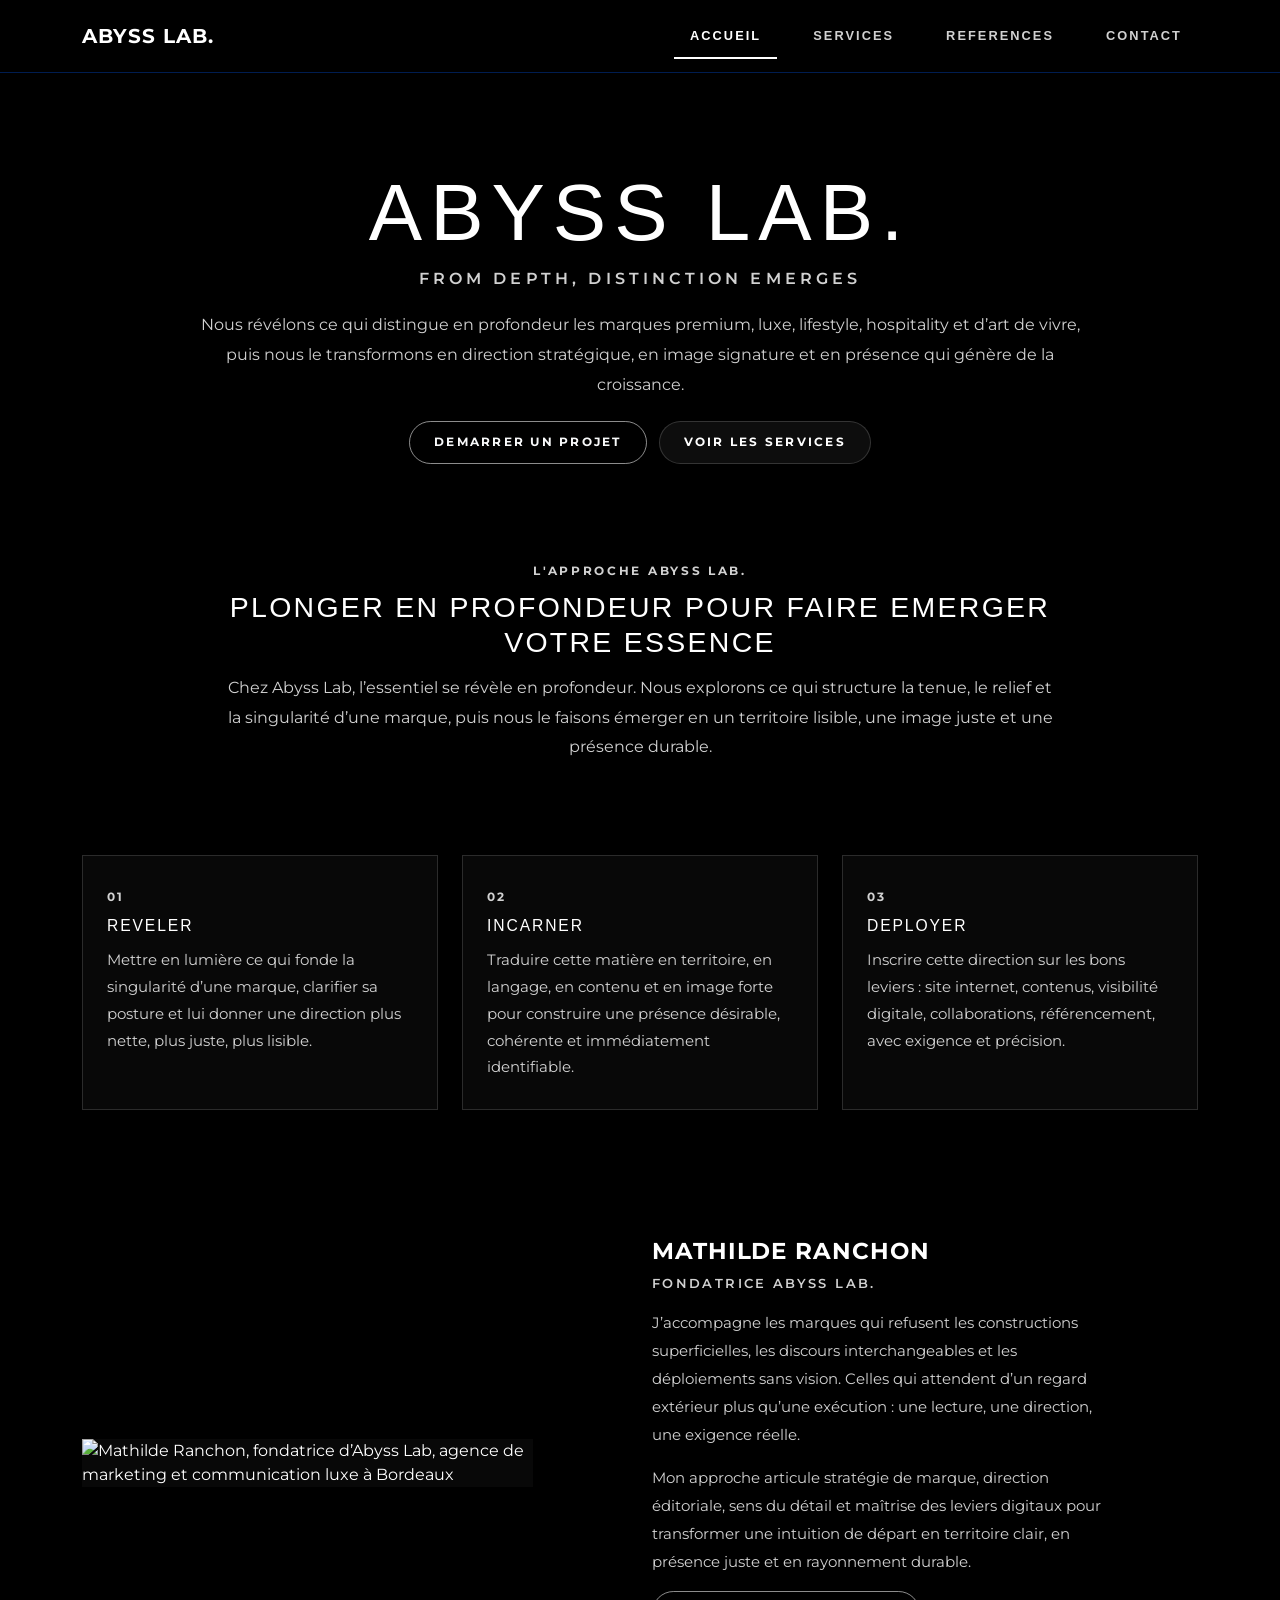
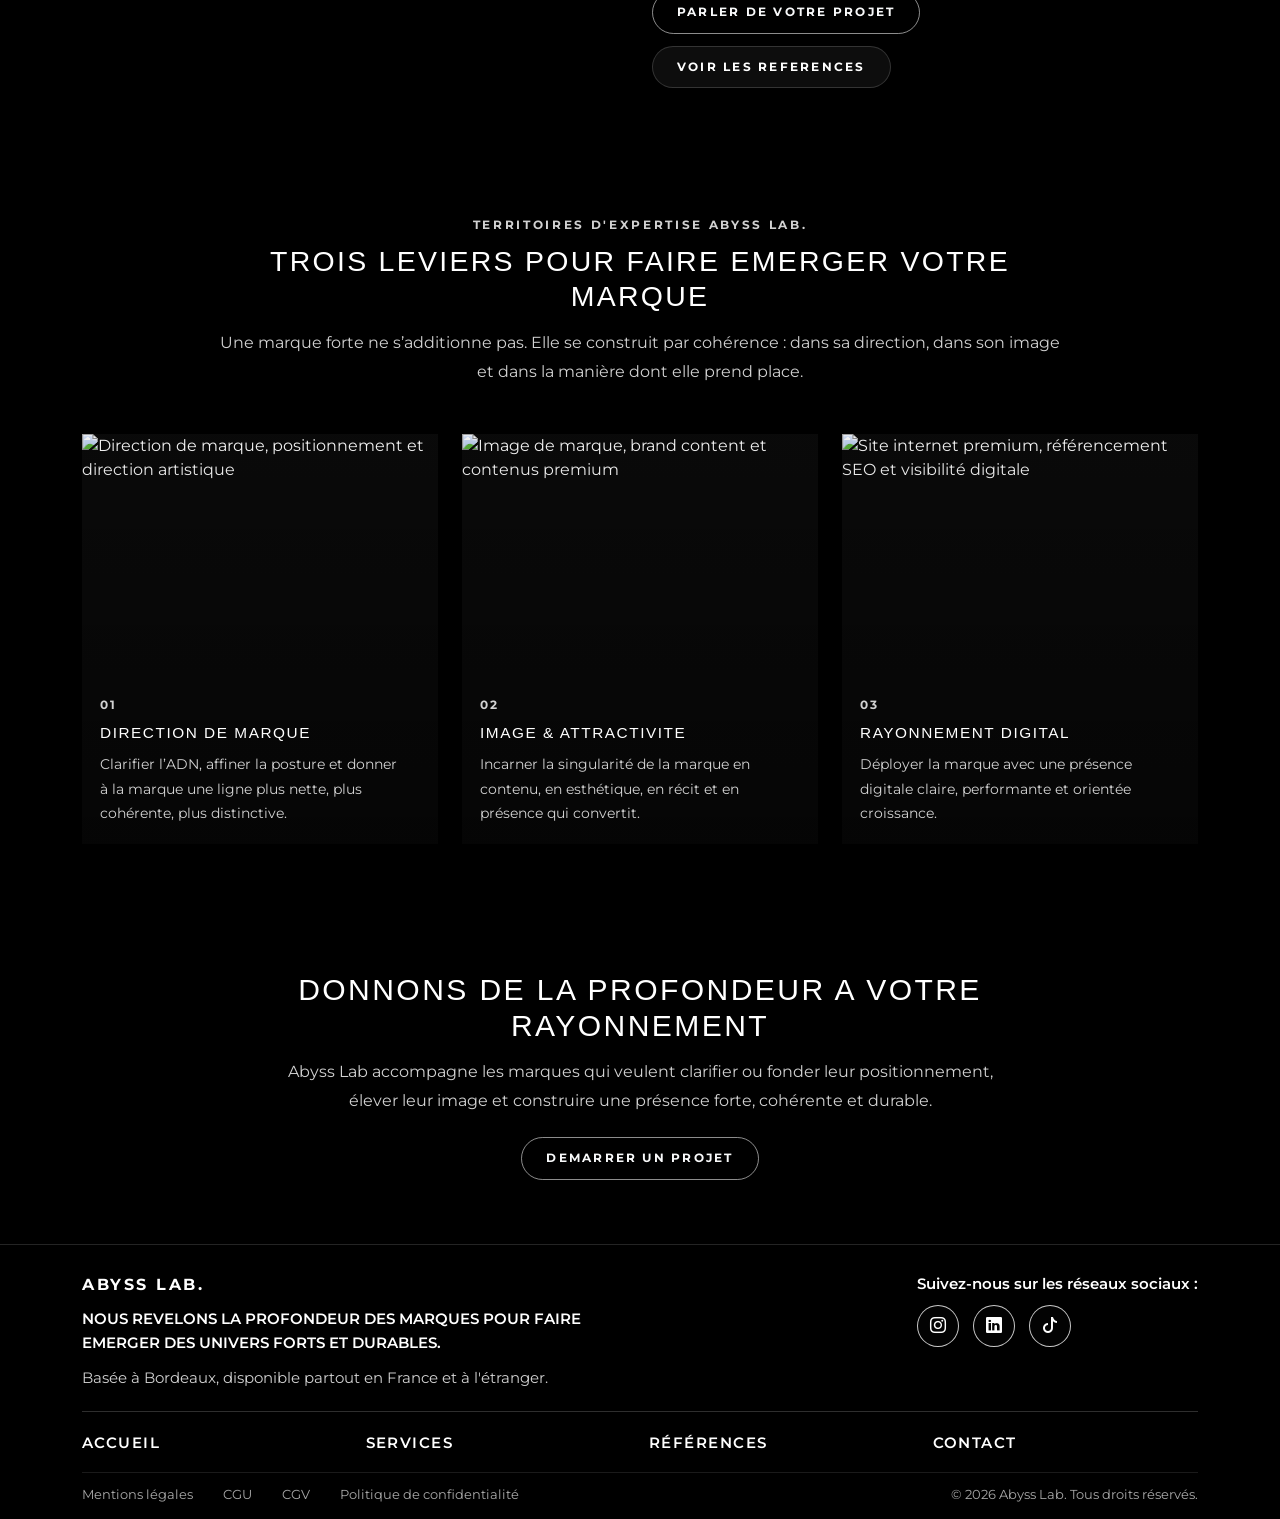
==== index.html @ e08fc100 "Add favicon link to index.html" ====
<!DOCTYPE html>
<html lang="fr">
<head>
  <meta charset="UTF-8">
  <meta name="viewport" content="width=device-width, initial-scale=1">
  <meta name="description" content="Abyss Lab, agence de direction de marque, marketing et communication luxe à Bordeaux. Positionnement, direction artistique, brand content, site internet premium, SEO et visibilité digitale pour les univers luxe, lifestyle et hospitality.">
  <title>Abyss Lab. | Agence marketing & communication luxe, direction de marque</title>

  <link rel="preconnect" href="https://fonts.googleapis.com">
  <link rel="preconnect" href="https://fonts.gstatic.com" crossorigin>
  <link href="https://cdn.jsdelivr.net/npm/bootstrap@5.3.3/dist/css/bootstrap.min.css" rel="stylesheet">
  <link href="https://fonts.googleapis.com/css2?family=Montserrat:wght@400;500;600;700;800&display=swap" rel="stylesheet">
  <link href="https://fonts.cdnfonts.com/css/couture" rel="stylesheet">
  <link rel="stylesheet" href="https://cdn.jsdelivr.net/npm/bootstrap-icons@1.11.3/font/bootstrap-icons.css">
  <link rel="stylesheet" href="assets/css/style.css">
<link rel="icon" type="image/png" href="/assets/favicon.png">
  
  <style>
    :root{
      --white:#ffffff;
      --white-soft:rgba(255,255,255,.82);
      --white-muted:rgba(255,255,255,.66);
      --line:rgba(255,255,255,.14);
      --line-soft:rgba(255,255,255,.10);
      --bg:#000000;
    }

    html{
      scroll-behavior:smooth;
    }

    body{
      overflow-x:hidden;
      color:var(--white);
      font-family:'Montserrat',sans-serif;
      background:#000;
    }

    a{
      transition:all .3s ease;
    }

    img{
      max-width:100%;
      display:block;
    }

    .section-space{
      padding:64px 0;
    }

    .section-space-tight{
      padding:18px 0 64px;
    }

    .section-space-compact{
      padding:52px 0;
    }

    /* ===== VIDEO BACKGROUND ===== */
    .video-background{
      position:fixed;
      inset:0;
      z-index:-2;
      overflow:hidden;
      background:#000;
    }

    .video-background video{
      width:100%;
      height:100%;
      object-fit:cover;
    }

    .video-background::after{
      content:"";
      position:absolute;
      inset:0;
      background:
        linear-gradient(to bottom, rgba(0,0,0,.48), rgba(0,0,0,.84)),
        rgba(0,0,0,.18);
      z-index:1;
    }

    /* ===== NAVBAR ===== */
    .navbar{
      position:relative;
      z-index:30;
      transition:background-color .3s ease, backdrop-filter .3s ease;
    }

    .navbar.scrolled{
      background:rgba(0,0,0,.68);
      backdrop-filter:blur(14px);
    }

    .navbar-brand{
      letter-spacing:1px;
      color:var(--white)!important;
    }

    .nav-link{
      font-family:'couture',sans-serif;
      font-size:.80rem;
      letter-spacing:.16em;
      text-transform:uppercase;
      font-weight:600;
      color:var(--white-soft)!important;
      padding-left:1rem!important;
      padding-right:1rem!important;
    }

    .nav-link:hover,
    .nav-link.active{
      color:var(--white)!important;
    }

    /* ===== HERO ===== */
    .hero{
      padding:100px 0 46px;
      position:relative;
      z-index:2;
    }

    .hero-title{
      font-family:'couture',sans-serif;
      font-size:3.05rem;
      line-height:1;
      text-align:center;
      letter-spacing:.10em;
      margin:0 0 14px;
      text-transform:uppercase;
      color:var(--white);
    }

    .hero-baseline{
      margin:0;
      text-align:center;
      font-weight:600;
      font-size:.92rem;
      letter-spacing:.26em;
      text-transform:uppercase;
      color:var(--white-soft);
    }

    .hero-intro{
      max-width:880px;
      margin:18px auto 0;
      text-align:center;
      font-size:1rem;
      line-height:1.82;
      color:var(--white-soft);
    }

    .hero-cta{
      margin-top:22px;
      display:flex;
      justify-content:center;
      gap:12px;
      flex-wrap:wrap;
    }

    @media(min-width:992px){
      .hero-title{font-size:5rem;}
      .hero-baseline{font-size:1rem;}
      .hero-intro{font-size:1.03rem;}
    }

    /* ===== BUTTONS ===== */
    .btn-outline-light,
    .btn-light-ghost{
      border-radius:999px;
      padding:11px 24px;
      font-size:.78rem;
      font-weight:700;
      letter-spacing:.18em;
      text-transform:uppercase;
    }

    .btn-outline-light{
      border-color:rgba(255,255,255,.55);
    }

    .btn-outline-light:hover{
      background:var(--white);
      color:#000;
      border-color:var(--white);
    }

    .btn-light-ghost{
      border:1px solid rgba(255,255,255,.16);
      color:var(--white);
      background:rgba(255,255,255,.05);
      text-decoration:none;
      display:inline-flex;
      align-items:center;
      justify-content:center;
    }

    .btn-light-ghost:hover{
      color:#000;
      background:var(--white);
      border-color:var(--white);
    }

    /* ===== SECTION HEADINGS ===== */
    .section-kicker{
      margin:0 0 10px;
      font-size:.76rem;
      font-weight:700;
      letter-spacing:.22em;
      text-transform:uppercase;
      color:var(--white-soft);
    }

    .section-title{
      font-family:'couture',sans-serif;
      font-size:1.78rem;
      line-height:1.22;
      letter-spacing:.08em;
      text-transform:uppercase;
      color:var(--white);
      margin:0 0 14px;
    }

    .section-text{
      margin:0 auto;
      max-width:840px;
      font-size:1rem;
      line-height:1.82;
      color:var(--white-soft);
    }

    /* ===== APPROACH ===== */
    .approach-intro{
      max-width:920px;
      margin:0 auto;
      text-align:center;
    }

    /* ===== METHOD ===== */
    .method-grid{
      margin-top:0;
    }

    .method-card{
      height:100%;
      border:1px solid rgba(255,255,255,.14);
      background:rgba(255,255,255,.03);
      padding:28px 24px;
      backdrop-filter:blur(6px);
    }

    .method-step{
      display:inline-block;
      margin-bottom:10px;
      font-size:.74rem;
      font-weight:700;
      letter-spacing:.18em;
      text-transform:uppercase;
      color:var(--white-soft);
    }

    .method-title{
      font-family:'couture',sans-serif;
      font-size:.98rem;
      letter-spacing:.12em;
      text-transform:uppercase;
      color:var(--white);
      margin-bottom:12px;
    }

    .method-text{
      margin:0;
      font-size:.94rem;
      line-height:1.78;
      color:var(--white-soft);
    }

    /* ===== FOUNDER ===== */
    .founder-image-wrap{
      overflow:hidden;
      background:rgba(255,255,255,.03);
    }

    .founder-image-wrap img{
      width:100%;
      height:auto;
      object-fit:cover;
    }

    .founder-title{
      font-size:1.42rem;
      font-weight:700;
      letter-spacing:.04em;
      margin-bottom:8px;
      text-transform:uppercase;
      color:var(--white);
    }

    .founder-subtitle{
      font-size:.82rem;
      font-weight:600;
      letter-spacing:.18em;
      text-transform:uppercase;
      color:var(--white-soft);
      margin-bottom:16px;
    }

    .standard{
      font-size:.96rem;
      line-height:1.82;
      color:var(--white-soft);
      margin-bottom:15px;
    }

    .founder-links{
      display:flex;
      gap:12px;
      flex-wrap:wrap;
      margin-top:8px;
    }

    /* ===== TERRITORIES ===== */
    .territories-intro{
      max-width:840px;
      margin:0 auto 24px;
      text-align:center;
    }

    .territories-grid{
      margin-top:0;
    }

    .territory-card{
      position:relative;
      overflow:hidden;
      background:#0a0a0a;
      isolation:isolate;
      height:100%;
    }

    .territory-card::after{
      content:"";
      position:absolute;
      inset:0;
      background:linear-gradient(180deg, rgba(0,0,0,.05) 0%, rgba(0,0,0,.48) 100%);
      z-index:1;
      pointer-events:none;
    }

    .territory-card img{
      width:100%;
      height:410px;
      object-fit:cover;
      transition:transform .55s ease, opacity .55s ease;
    }

    .territory-card:hover img{
      transform:scale(1.05);
      opacity:.78;
    }

    .territory-content{
      position:absolute;
      inset:auto 0 0 0;
      z-index:2;
      padding:20px 18px 18px;
    }

    .territory-label{
      display:block;
      font-size:.72rem;
      font-weight:700;
      letter-spacing:.16em;
      text-transform:uppercase;
      color:var(--white-soft);
      margin-bottom:8px;
    }

    .territory-title{
      font-family:'couture',sans-serif;
      font-size:.96rem;
      letter-spacing:.10em;
      text-transform:uppercase;
      color:var(--white);
      margin:0 0 8px;
      line-height:1.4;
    }

    .territory-text{
      margin:0;
      font-size:.89rem;
      line-height:1.74;
      color:var(--white-soft);
      max-width:95%;
    }

    .territory-link{
      position:absolute;
      inset:0;
      z-index:3;
    }

    /* ===== CTA FINAL ===== */
    .cta-block{
      max-width:720px;
      margin:0 auto;
      text-align:center;
    }

    .cta-title{
      font-family:'couture',sans-serif;
      font-size:1.88rem;
      line-height:1.18;
      letter-spacing:.08em;
      text-transform:uppercase;
      margin-bottom:14px;
      color:var(--white);
    }

    .cta-text{
      font-size:1rem;
      line-height:1.82;
      color:var(--white-soft);
      margin-bottom:22px;
    }

    /* ===== FOOTER ===== */
    .footer{
      border-top:1px solid var(--line);
      padding:28px 0 14px;
      margin-top:0;
      position:relative;
      z-index:2;
    }

    .footer-top{
      padding-bottom:20px;
      margin-bottom:20px;
      border-bottom:1px solid rgba(255,255,255,.18);
    }

    .footer-brand{
      font-size:.98rem;
      font-weight:700;
      letter-spacing:.16em;
      text-transform:uppercase;
      margin-bottom:10px;
      color:var(--white);
    }

    .footer-tagline{
      margin:0;
      max-width:640px;
      font-size:.93rem;
      line-height:1.66;
      font-weight:600;
      text-transform:uppercase;
      color:var(--white);
    }

    .footer-location{
      margin-top:10px;
      font-size:.92rem;
      line-height:1.68;
      color:var(--white-soft);
    }

    .footer-social-block{
      display:flex;
      flex-direction:column;
      align-items:flex-start;
    }

    .footer-social-title{
      font-size:.92rem;
      line-height:1.5;
      font-weight:600;
      color:var(--white);
      margin-bottom:10px;
    }

    .footer-socials{
      display:flex;
      gap:14px;
      flex-wrap:wrap;
    }

    .footer-social{
      width:42px;
      height:42px;
      border:1.5px solid rgba(255,255,255,.78);
      border-radius:50%;
      display:inline-flex;
      align-items:center;
      justify-content:center;
      color:var(--white);
      text-decoration:none;
      font-size:1rem;
      background:rgba(255,255,255,.01);
    }

    .footer-social:hover{
      color:var(--white);
      border-color:var(--white);
      transform:translateY(-2px);
      background:rgba(255,255,255,.04);
    }

    .footer-menu-row{
      padding:0 0 18px;
    }

    .footer-menu{
      display:grid;
      grid-template-columns:repeat(4,1fr);
      gap:18px;
      width:100%;
    }

    .footer-menu a{
      color:var(--white);
      text-decoration:none;
      font-size:.93rem;
      font-weight:600;
      letter-spacing:.10em;
      text-transform:uppercase;
      text-align:left;
    }

    .footer-menu a:hover{
      opacity:.72;
    }

    .footer-bottom{
      border-top:1px solid var(--line-soft);
      padding-top:12px;
    }

    .footer-bottom-inner{
      display:grid;
      grid-template-columns:1fr auto;
      align-items:center;
      gap:18px;
    }

    .footer-legal{
      display:flex;
      flex-wrap:wrap;
      gap:12px 30px;
    }

    .footer-legal a{
      color:var(--white-muted);
      text-decoration:none;
      font-size:.82rem;
      line-height:1.5;
    }

    .footer-legal a:hover{
      color:var(--white);
    }

    .footer-copy{
      color:var(--white-muted);
      font-size:.82rem;
      line-height:1.5;
      text-align:right;
      white-space:nowrap;
    }

    /* ===== SEO UTILITY ===== */
    .visually-hidden-seo{
      position:absolute!important;
      width:1px!important;
      height:1px!important;
      padding:0!important;
      margin:-1px!important;
      overflow:hidden!important;
      clip:rect(0,0,0,0)!important;
      white-space:nowrap!important;
      border:0!important;
    }

    /* ===== ANIMATIONS ===== */
    .fade-in{
      opacity:0;
      transform:translateY(18px);
      transition:opacity .7s ease, transform .7s ease;
    }

    .fade-in.visible{
      opacity:1;
      transform:translateY(0);
    }

    /* ===== RESPONSIVE ===== */
    @media(max-width:991.98px){
      .section-space{
        padding:46px 0;
      }

      .section-space-tight{
        padding:14px 0 46px;
      }

      .section-space-compact{
        padding:40px 0;
      }

      .hero{
        padding:88px 0 42px;
      }

      .footer-social-block{
        margin-top:4px;
      }

      .footer-menu{
        grid-template-columns:repeat(2,1fr);
        gap:14px 22px;
      }

      .footer-bottom-inner{
        grid-template-columns:1fr;
        gap:10px;
      }

      .footer-copy{
        text-align:left;
        white-space:normal;
      }
    }

    @media(max-width:767.98px){
      .hero-title{
        font-size:2.38rem;
        margin-bottom:12px;
      }

      .hero-baseline{
        font-size:.78rem;
        letter-spacing:.16em;
      }

      .hero-intro{
        font-size:.94rem;
        line-height:1.76;
        margin-top:16px;
        max-width:100%;
      }

      .hero-cta{
        margin-top:20px;
        gap:10px;
      }

      .section-space{
        padding:36px 0;
      }

      .section-space-tight{
        padding:10px 0 36px;
      }

      .section-space-compact{
        padding:32px 0;
      }

      .section-title,
      .cta-title{
        font-size:1.34rem;
      }

      .section-text,
      .standard,
      .method-text,
      .territory-text,
      .cta-text{
        font-size:.93rem;
        line-height:1.72;
      }

      .territories-intro{
        margin:0 auto 18px;
      }

      .territory-card img{
        height:330px;
      }

      .method-card{
        padding:24px 20px;
      }

      .footer{
        padding:24px 0 12px;
      }

      .footer-menu{
        grid-template-columns:1fr;
        gap:10px;
      }

      .footer-menu a{
        font-size:.88rem;
      }

      .footer-legal{
        gap:8px 18px;
      }

      .footer-legal a,
      .footer-copy{
        font-size:.79rem;
      }
    }
  </style>
</head>

<body>

  <h1 class="visually-hidden-seo">
    Abyss Lab, agence marketing et communication luxe à Bordeaux, direction de marque, brand content, site internet premium et SEO pour les univers luxe, lifestyle et hospitality
  </h1>

  <!-- BACKGROUND VIDEO -->
  <div class="video-background">
    <video
      autoplay
      muted
      loop
      playsinline
      webkit-playsinline
      preload="auto"
      poster="assets/img/poster.jpg"
      disablepictureinpicture
      controlslist="nodownload nofullscreen noremoteplayback"
      id="bg-video"
    >
      <source src="assets/video/abyss-lab.mp4" type="video/mp4">
    </video>
  </div>

  <!-- NAVBAR -->
  <nav class="navbar navbar-expand-lg navbar-dark py-3">
    <div class="container">
      <a class="navbar-brand fw-bold" href="index.html" aria-label="Abyss Lab - Retour à l'accueil">ABYSS LAB.</a>

      <button class="navbar-toggler" type="button" data-bs-toggle="collapse" data-bs-target="#navmenu" aria-controls="navmenu" aria-expanded="false" aria-label="Ouvrir le menu">
        <span class="navbar-toggler-icon"></span>
      </button>

      <div class="collapse navbar-collapse justify-content-end" id="navmenu">
        <ul class="navbar-nav">
          <li class="nav-item">
            <a class="nav-link active" href="index.html">ACCUEIL</a>
          </li>
          <li class="nav-item">
            <a class="nav-link" href="services.html">SERVICES</a>
          </li>
          <li class="nav-item">
            <a class="nav-link" href="references.html">REFERENCES</a>
          </li>
          <li class="nav-item">
            <a class="nav-link" href="contact.html">CONTACT</a>
          </li>
        </ul>
      </div>
    </div>
  </nav>

  <main>
    <!-- HERO -->
    <section class="hero fade-in">
      <div class="container">
        <p class="hero-title">ABYSS LAB.</p>
        <p class="hero-baseline">FROM DEPTH, DISTINCTION EMERGES</p>
        <p class="hero-intro">
          Nous révélons ce qui distingue en profondeur les marques premium, luxe, lifestyle, hospitality et d’art de vivre, 
          puis nous le transformons en direction stratégique, en image signature et en présence qui génère de la croissance.
        </p>

        <div class="hero-cta">
          <a href="contact.html" class="btn btn-outline-light">Demarrer un projet</a>
          <a href="services.html" class="btn-light-ghost">Voir les services</a>
        </div>
      </div>
    </section>

    <!-- APPROACH -->
    <section class="section-space-compact fade-in">
      <div class="container">
        <div class="approach-intro">
          <p class="section-kicker">L'approche Abyss Lab.</p>
          <h2 class="section-title">Plonger en profondeur pour faire emerger votre essence</h2>
          <p class="section-text">
            Chez Abyss Lab, l’essentiel se révèle en profondeur. 
            Nous explorons ce qui structure la tenue, le relief et 
            la singularité d’une marque, puis nous le faisons émerger 
            en un territoire lisible, une image juste et une présence durable.
          </p>
        </div>
      </div>
    </section>

    <!-- METHOD -->
    <section class="section-space-tight fade-in">
      <div class="container">
        <div class="row g-4 method-grid">
          <div class="col-12 col-md-4">
            <div class="method-card">
              <span class="method-step">01</span>
              <h3 class="method-title">Reveler</h3>
              <p class="method-text">
                Mettre en lumière ce qui fonde la singularité d’une marque, clarifier sa posture
                et lui donner une direction plus nette, plus juste, plus lisible.
              </p>
            </div>
          </div>

          <div class="col-12 col-md-4">
            <div class="method-card">
              <span class="method-step">02</span>
              <h3 class="method-title">Incarner</h3>
              <p class="method-text">
                Traduire cette matière en territoire, en langage, en contenu et en image forte
                pour construire une présence désirable, cohérente et immédiatement identifiable.
              </p>
            </div>
          </div>

          <div class="col-12 col-md-4">
            <div class="method-card">
              <span class="method-step">03</span>
              <h3 class="method-title">Deployer</h3>
              <p class="method-text">
                Inscrire cette direction sur les bons leviers : site internet, contenus,
                visibilité digitale, collaborations, référencement, avec exigence et précision.
              </p>
            </div>
          </div>
        </div>
      </div>
    </section>

    <!-- FOUNDER -->
    <section class="section-space fade-in">
      <div class="container">
        <div class="row align-items-center gy-4 gy-md-5">
          <div class="col-12 col-md-5 col-lg-5">
            <div class="founder-image-wrap">
              <img src="https://res.cloudinary.com/dycdc9tku/image/upload/v1773329727/agence_mathilde_ranchon_jtx26v.jpg" alt="Mathilde Ranchon, fondatrice d’Abyss Lab, agence de marketing et communication luxe à Bordeaux">
            </div>
          </div>

          <div class="col-12 col-md-5 col-lg-5 offset-lg-1">
            <h2 class="founder-title">MATHILDE RANCHON</h2>
            <p class="founder-subtitle">Fondatrice Abyss Lab.</p>

            <p class="standard">
              J’accompagne les marques qui refusent les constructions superficielles,
              les discours interchangeables et les déploiements sans vision.
              Celles qui attendent d’un regard extérieur plus qu’une exécution :
              une lecture, une direction, une exigence réelle.
            </p>

            <p class="standard">
              Mon approche articule stratégie de marque, direction éditoriale, sens du détail
              et maîtrise des leviers digitaux pour transformer une intuition de départ
              en territoire clair, en présence juste et en rayonnement durable.
            </p>

            <div class="founder-links">
              <a href="contact.html" class="btn btn-outline-light">Parler de votre projet</a>
              <a href="references.html" class="btn-light-ghost">Voir les references</a>
            </div>
          </div>
        </div>
      </div>
    </section>

    <!-- TERRITORIES -->
    <section class="section-space fade-in">
      <div class="container">
        <div class="territories-intro">
          <p class="section-kicker">Territoires d'expertise Abyss Lab.</p>
          <h2 class="section-title">Trois leviers pour faire emerger votre marque</h2>
          <p class="section-text">
            Une marque forte ne s’additionne pas. Elle se construit par cohérence :
            dans sa direction, dans son image et dans la manière dont elle prend place.
          </p>
        </div>

        <div class="row g-4 territories-grid">
          <div class="col-12 col-md-6 col-lg-4">
            <article class="territory-card">
              <img src="https://res.cloudinary.com/dycdc9tku/image/upload/v1773413429/graphisme_sud_ouest_abyss_lab_cy4dir.jpg" alt="Direction de marque, positionnement et direction artistique">
              <div class="territory-content">
                <span class="territory-label">01</span>
                <h3 class="territory-title">Direction de marque</h3>
                <p class="territory-text">
                  Clarifier l’ADN, affiner la posture et donner à la marque une ligne plus nette, plus cohérente, plus distinctive.
                </p>
              </div>
              <a href="services.html" class="territory-link" aria-label="Découvrir les services de direction de marque"></a>
            </article>
          </div>

          <div class="col-12 col-md-6 col-lg-4">
            <article class="territory-card">
              <img src="https://res.cloudinary.com/dycdc9tku/image/upload/v1773412647/brand_content_mathilde_ranchon_ucmesi.jpg" alt="Image de marque, brand content et contenus premium">
              <div class="territory-content">
                <span class="territory-label">02</span>
                <h3 class="territory-title">Image & Attractivite</h3>
                <p class="territory-text">
                  Incarner la singularité de la marque en contenu, en esthétique, en récit et en présence qui convertit.
                </p>
              </div>
              <a href="services.html" class="territory-link" aria-label="Découvrir les services d’image de marque et brand content"></a>
            </article>
          </div>

          <div class="col-12 col-md-6 col-lg-4">
            <article class="territory-card">
              <img src="https://res.cloudinary.com/dycdc9tku/image/upload/v1773413021/site_web_referencement_abyss_lab_agence_w7o2te.jpg" alt="Site internet premium, référencement SEO et visibilité digitale">
              <div class="territory-content">
                <span class="territory-label">03</span>
                <h3 class="territory-title">Rayonnement Digital</h3>
                <p class="territory-text">
                  Déployer la marque avec une présence digitale claire, performante et orientée croissance.
                </p>
              </div>
              <a href="services.html" class="territory-link" aria-label="Découvrir les services web, SEO et visibilité digitale"></a>
            </article>
          </div>
        </div>
      </div>
    </section>

    <!-- FINAL CTA -->
    <section class="section-space fade-in">
      <div class="container">
        <div class="cta-block">
          <h2 class="cta-title">DONNONS DE LA PROFONDEUR A VOTRE RAYONNEMENT</h2>
          <p class="cta-text">
            Abyss Lab accompagne les marques qui veulent clarifier ou fonder leur positionnement, 
            élever leur image et construire une présence forte, cohérente et durable.
          </p>
          <a href="contact.html" class="btn btn-outline-light">Demarrer un projet</a>
        </div>
      </div>
    </section>
  </main>

  <!-- FOOTER -->
  <footer class="footer">
    <div class="container">
      <div class="footer-top">
        <div class="row align-items-start gy-4">
          <div class="col-12 col-lg-6">
            <div class="footer-brand">ABYSS LAB.</div>

            <p class="footer-tagline">
              NOUS REVELONS LA PROFONDEUR DES MARQUES POUR FAIRE EMERGER DES UNIVERS FORTS ET DURABLES.
            </p>

            <div class="footer-location">
              Basée à Bordeaux, disponible partout en France et à l'étranger.
            </div>
          </div>

          <div class="col-12 col-lg-6 d-lg-flex justify-content-lg-end">
            <div class="footer-social-block">
              <div class="footer-social-title">Suivez-nous sur les réseaux sociaux :</div>

              <div class="footer-socials">
                <a class="footer-social" href="https://www.instagram.com/abyss.lab_/" target="_blank" rel="noopener noreferrer" aria-label="Instagram Abyss Lab">
                  <i class="bi bi-instagram"></i>
                </a>

                <a class="footer-social" href="https://www.linkedin.com/company/abyss-lab/" target="_blank" rel="noopener noreferrer" aria-label="LinkedIn Abyss Lab">
                  <i class="bi bi-linkedin"></i>
                </a>

                <a class="footer-social" href="https://www.tiktok.com/@abyss.lab" target="_blank" rel="noopener noreferrer" aria-label="TikTok Abyss Lab">
                  <i class="bi bi-tiktok"></i>
                </a>
              </div>
            </div>
          </div>
        </div>
      </div>

      <div class="footer-menu-row">
        <nav class="footer-menu" aria-label="Menu footer">
          <a href="index.html">Accueil</a>
          <a href="services.html">Services</a>
          <a href="references.html">Références</a>
          <a href="contact.html">Contact</a>
        </nav>
      </div>

      <div class="footer-bottom">
        <div class="footer-bottom-inner">
          <div class="footer-legal">
            <a href="mentions-legales.html">Mentions légales</a>
            <a href="cgu.html">CGU</a>
            <a href="cgv.html">CGV</a>
            <a href="politique-confidentialite.html">Politique de confidentialité</a>
          </div>

          <div class="footer-copy">
            © 2026 Abyss Lab. Tous droits réservés.
          </div>
        </div>
      </div>
    </div>
  </footer>

  <script src="https://cdn.jsdelivr.net/npm/bootstrap@5.3.3/dist/js/bootstrap.bundle.min.js"></script>

  <script>
    document.addEventListener("DOMContentLoaded", function () {
      const video = document.getElementById("bg-video");
      if (!video) return;

      video.muted = true;
      video.defaultMuted = true;
      video.setAttribute("muted", "");
      video.setAttribute("playsinline", "");
      video.setAttribute("webkit-playsinline", "");
      video.setAttribute("autoplay", "");
      video.setAttribute("loop", "");

      const startVideo = () => {
        const promise = video.play();
        if (promise !== undefined) {
          promise.catch(() => {
            console.log("Autoplay bloqué");
          });
        }
      };

      video.load();
      startVideo();

      document.addEventListener("touchstart", startVideo, { once: true, passive: true });
      document.addEventListener("click", startVideo, { once: true });
      document.addEventListener("visibilitychange", function () {
        if (!document.hidden) startVideo();
      });
    });
  </script>

  <script>
    document.addEventListener("DOMContentLoaded", function () {
      const currentLocation = location.pathname.split("/").pop() || "index.html";
      const menuItems = document.querySelectorAll(".nav-link");

      menuItems.forEach(link => {
        if (link.getAttribute("href") === currentLocation) {
          link.classList.add("active");
        }
      });

      const navbar = document.querySelector(".navbar");
      const faders = document.querySelectorAll(".fade-in");

      window.addEventListener("scroll", function () {
        navbar.classList.toggle("scrolled", window.scrollY > 50);
      });

      const appearOnScroll = new IntersectionObserver(function(entries, observer){
        entries.forEach(entry => {
          if (!entry.isIntersecting) return;
          entry.target.classList.add("visible");
          observer.unobserve(entry.target);
        });
      }, {
        threshold:0.18
      });

      faders.forEach(fader => {
        appearOnScroll.observe(fader);
      });
    });
  </script>

</body>
</html>

</body>
</html>
---- assets/css/style.css ----
body{
    background:#000;
    color:#fff;
    font-family:'Montserrat', sans-serif;
}

.section-spacing{
    padding:80px 0;
}

.navbar{
    border-bottom:1px solid #001D51;
}

.navbar .nav-link{
    color:#fff;
    margin-left:20px;
    position:relative;
}

.navbar .nav-link.active::after{
    content:"";
    position:absolute;
    left:0;
    bottom:-5px;
    width:100%;
    height:2px;
    background:#fff;
}

.page-title{
    font-size:2rem;
    font-weight:700;
}

@media (min-width:768px){
    .page-title{
        font-size:3rem;
    }
}

.footer{
    border-top:1px solid #001D51;
    padding:40px 0;
    font-size:0.9rem;
    font-family:"Montserrat",sans-serif;
}

.img-cover{
    object-fit:cover;
    width:100%;
    height:100%;
}
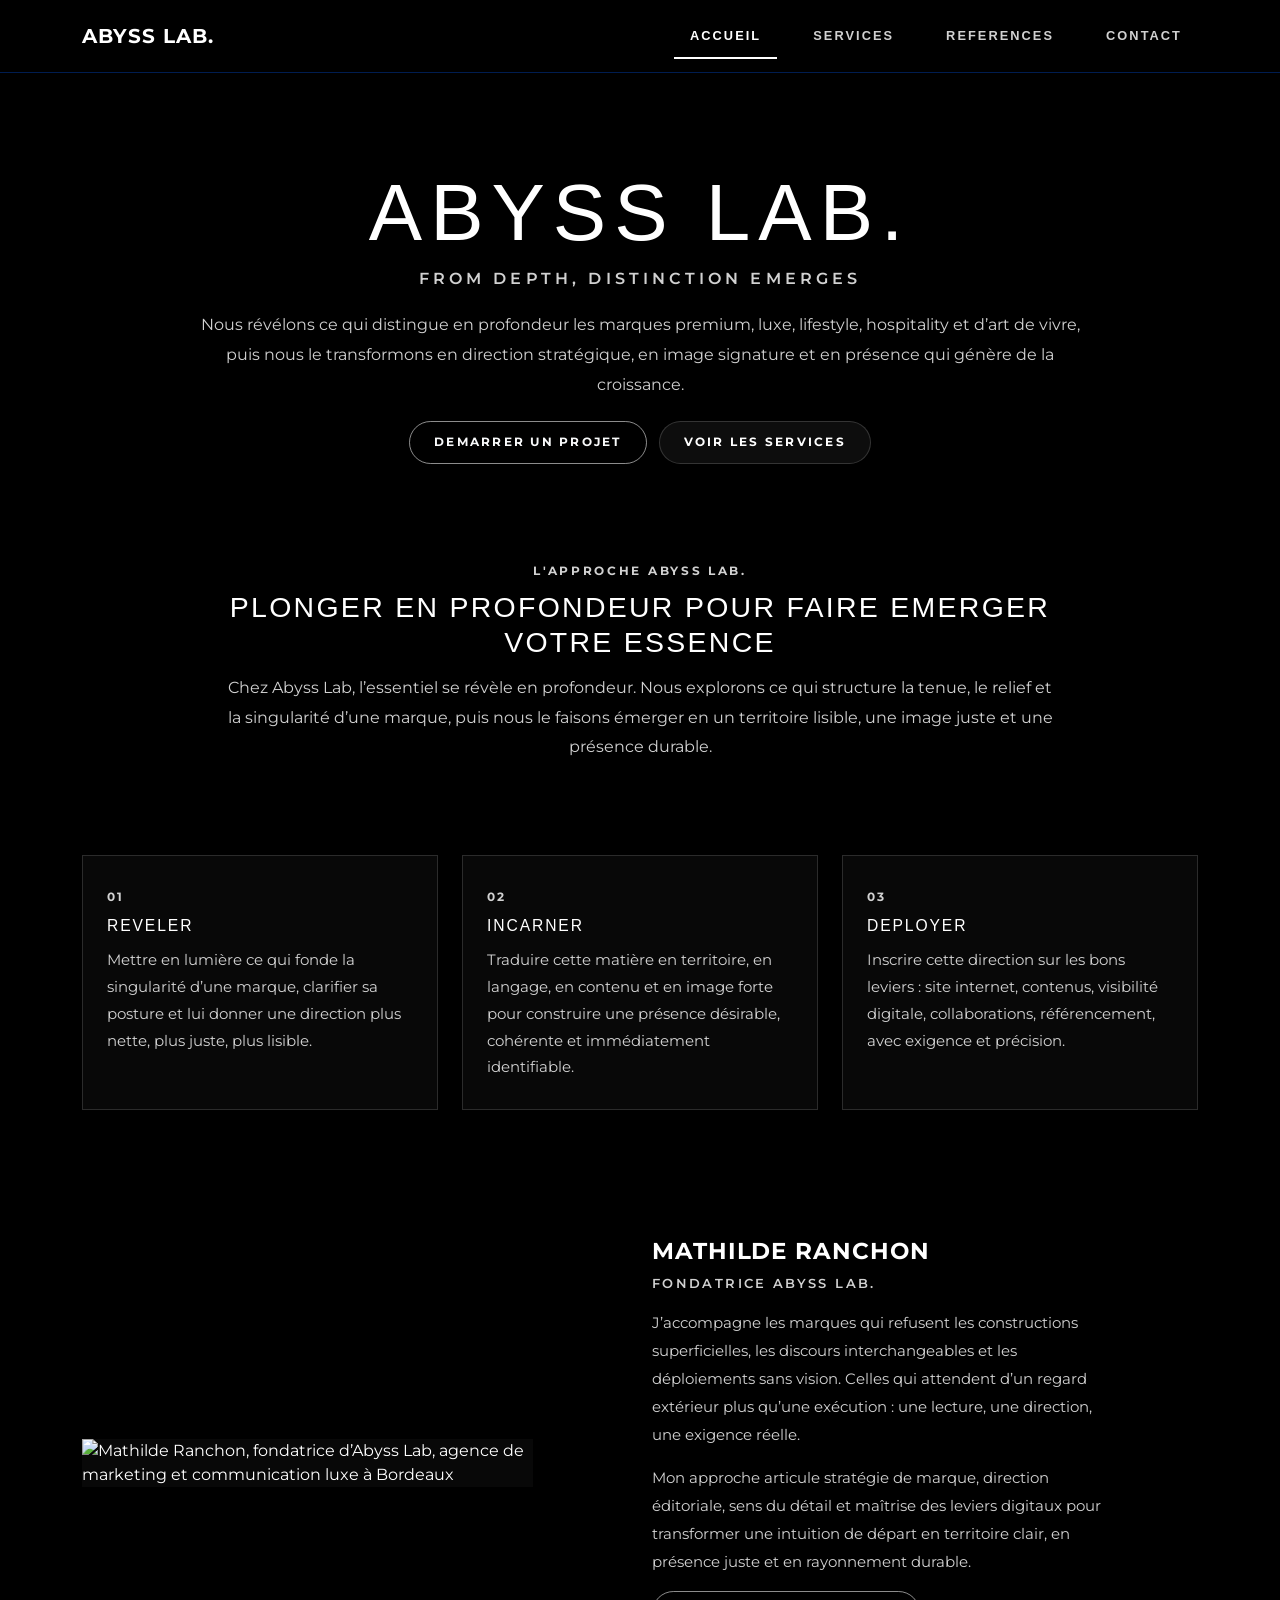
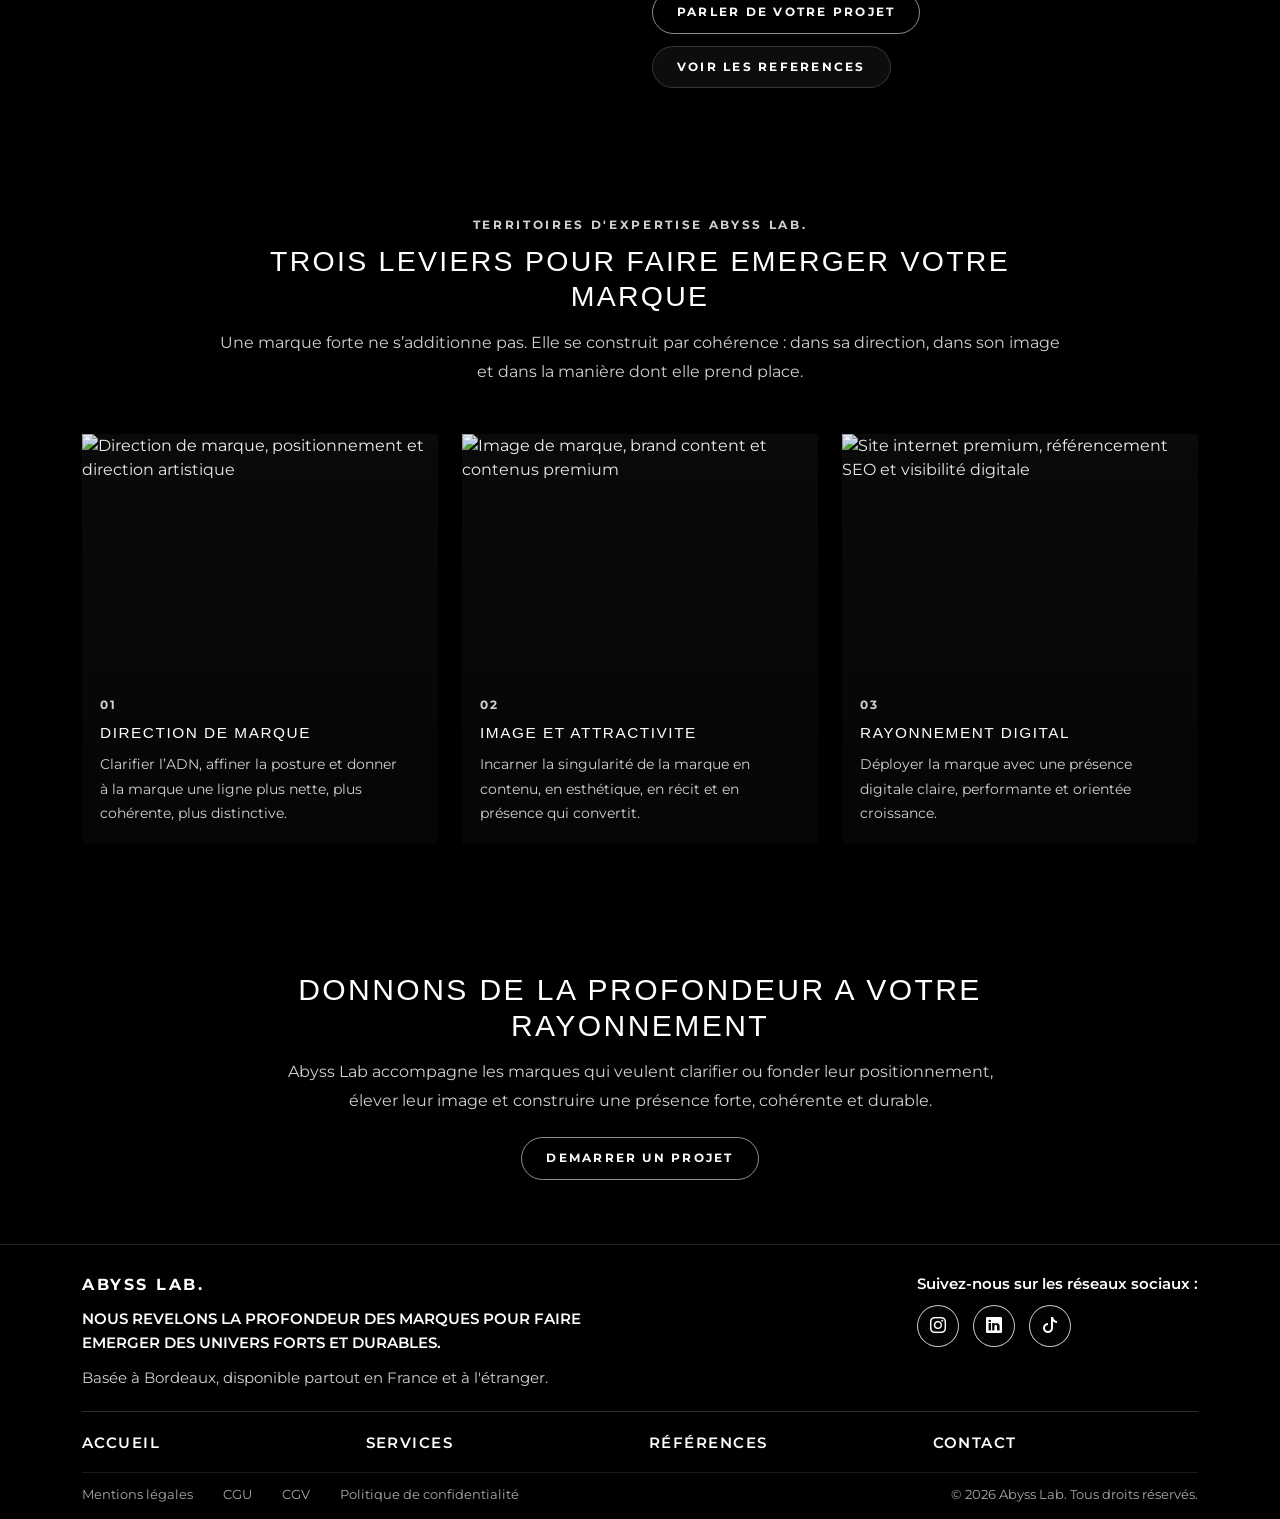
==== commit 9f41ac4a: "Update index.html" ====
--- a/index.html
+++ b/index.html
@@ -1,11 +1,18 @@
 <!DOCTYPE html>
 <html lang="fr">
 <head>
+  <!-- Google Tag Manager -->
+<script>(function(w,d,s,l,i){w[l]=w[l]||[];w[l].push({'gtm.start':
+new Date().getTime(),event:'gtm.js'});var f=d.getElementsByTagName(s)[0],
+j=d.createElement(s),dl=l!='dataLayer'?'&l='+l:'';j.async=true;j.src=
+'https://www.googletagmanager.com/gtm.js?id='+i+dl;f.parentNode.insertBefore(j,f);
+})(window,document,'script','dataLayer','GTM-NLQ723SC');</script>
+<!-- End Google Tag Manager -->
   <meta charset="UTF-8">
   <meta name="viewport" content="width=device-width, initial-scale=1">
   <meta name="description" content="Abyss Lab, agence de direction de marque, marketing et communication luxe à Bordeaux. Positionnement, direction artistique, brand content, site internet premium, SEO et visibilité digitale pour les univers luxe, lifestyle et hospitality.">
   <title>Abyss Lab. | Agence marketing & communication luxe, direction de marque</title>
-
+<link rel="icon" type="image/png" sizes="512x512" href="/assets/favicon.png">
   <link rel="preconnect" href="https://fonts.googleapis.com">
   <link rel="preconnect" href="https://fonts.gstatic.com" crossorigin>
   <link href="https://cdn.jsdelivr.net/npm/bootstrap@5.3.3/dist/css/bootstrap.min.css" rel="stylesheet">
@@ -13,7 +20,6 @@
   <link href="https://fonts.cdnfonts.com/css/couture" rel="stylesheet">
   <link rel="stylesheet" href="https://cdn.jsdelivr.net/npm/bootstrap-icons@1.11.3/font/bootstrap-icons.css">
   <link rel="stylesheet" href="assets/css/style.css">
-<link rel="icon" type="image/png" href="/assets/favicon.png">
   
   <style>
     :root{
@@ -35,6 +41,11 @@
       font-family:'Montserrat',sans-serif;
       background:#000;
     }
+
+    <!-- Google Tag Manager (noscript) -->
+<noscript><iframe src="https://www.googletagmanager.com/ns.html?id=GTM-NLQ723SC"
+height="0" width="0" style="display:none;visibility:hidden"></iframe></noscript>
+<!-- End Google Tag Manager (noscript) -->
 
     a{
       transition:all .3s ease;
@@ -913,7 +924,7 @@
               <img src="https://res.cloudinary.com/dycdc9tku/image/upload/v1773412647/brand_content_mathilde_ranchon_ucmesi.jpg" alt="Image de marque, brand content et contenus premium">
               <div class="territory-content">
                 <span class="territory-label">02</span>
-                <h3 class="territory-title">Image & Attractivite</h3>
+                <h3 class="territory-title">Image et Attractivite</h3>
                 <p class="territory-text">
                   Incarner la singularité de la marque en contenu, en esthétique, en récit et en présence qui convertit.
                 </p>
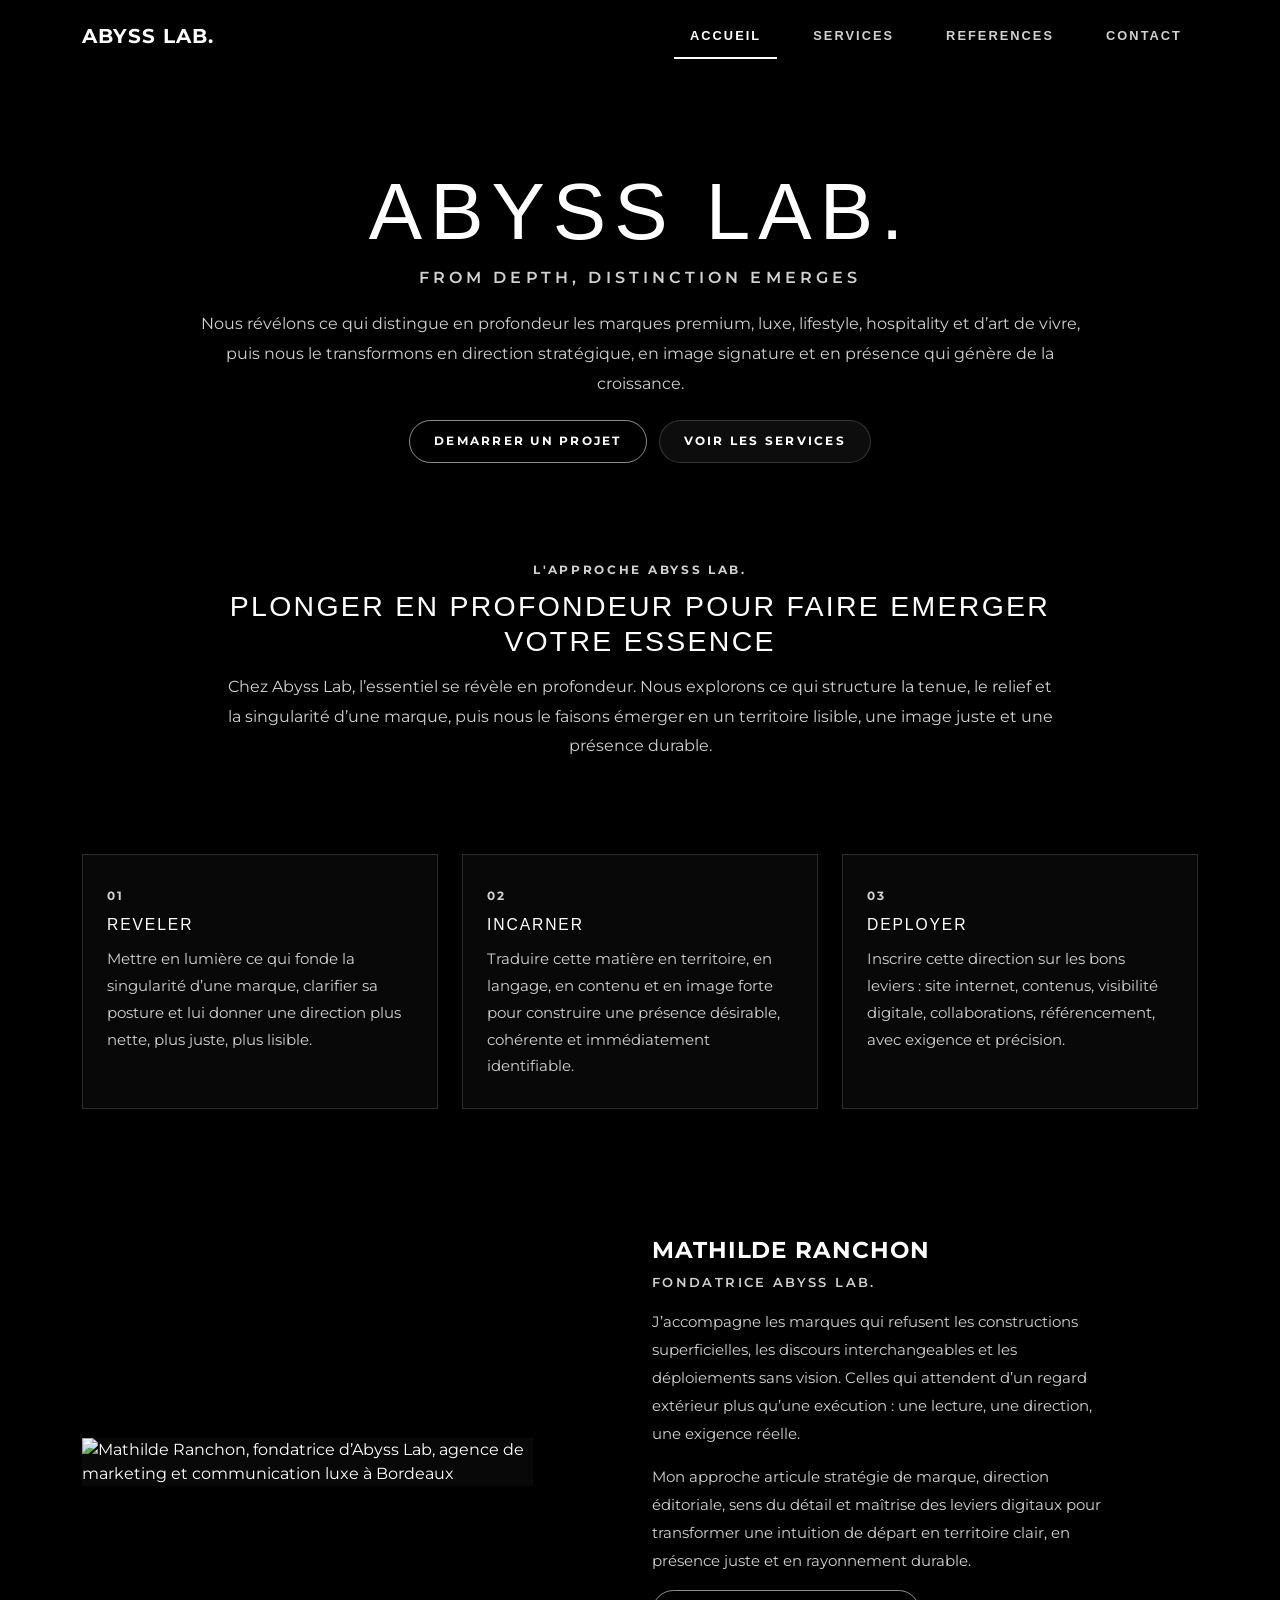
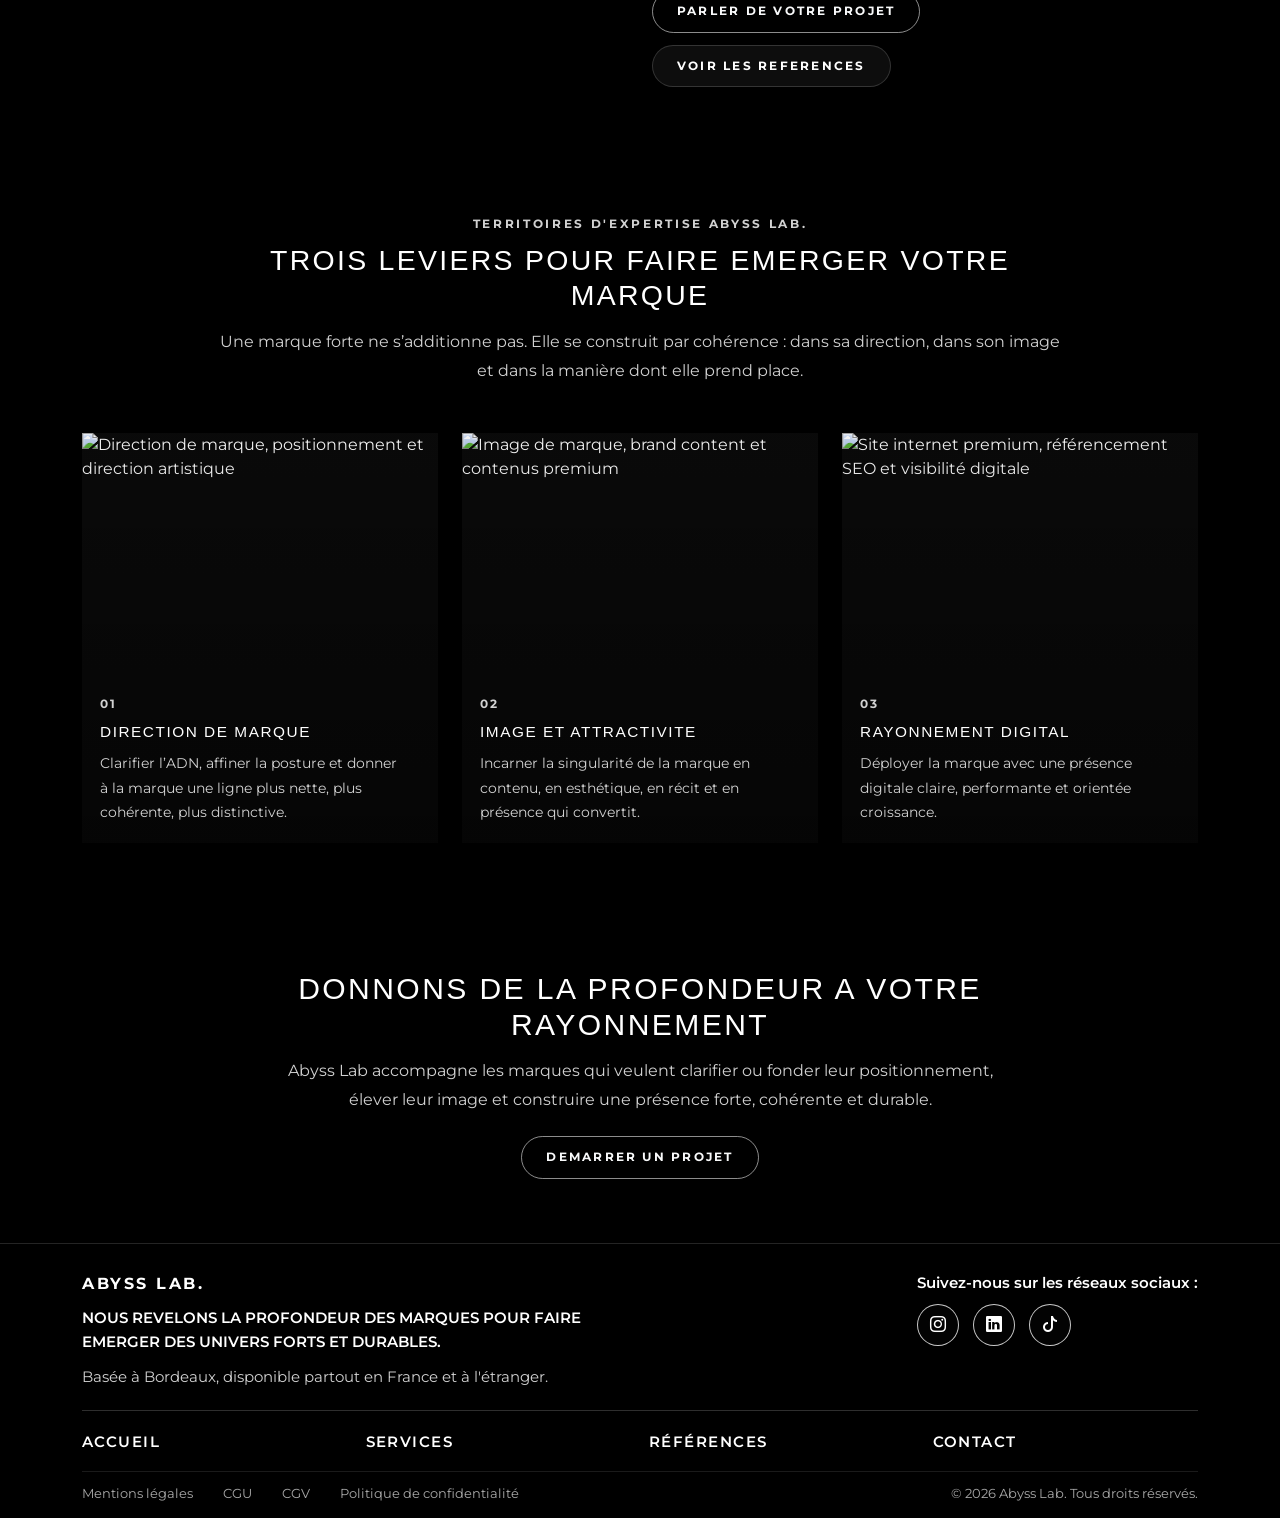
==== commit 2b085ed3: "Update index.html" ====
--- a/index.html
+++ b/index.html
@@ -2,17 +2,18 @@
 <html lang="fr">
 <head>
   <!-- Google Tag Manager -->
-<script>(function(w,d,s,l,i){w[l]=w[l]||[];w[l].push({'gtm.start':
-new Date().getTime(),event:'gtm.js'});var f=d.getElementsByTagName(s)[0],
-j=d.createElement(s),dl=l!='dataLayer'?'&l='+l:'';j.async=true;j.src=
-'https://www.googletagmanager.com/gtm.js?id='+i+dl;f.parentNode.insertBefore(j,f);
-})(window,document,'script','dataLayer','GTM-NLQ723SC');</script>
-<!-- End Google Tag Manager -->
+  <script>(function(w,d,s,l,i){w[l]=w[l]||[];w[l].push({'gtm.start':
+  new Date().getTime(),event:'gtm.js'});var f=d.getElementsByTagName(s)[0],
+  j=d.createElement(s),dl=l!='dataLayer'?'&l='+l:'';j.async=true;j.src=
+  'https://www.googletagmanager.com/gtm.js?id='+i+dl;f.parentNode.insertBefore(j,f);
+  })(window,document,'script','dataLayer','GTM-NLQ723SC');</script>
+  <!-- End Google Tag Manager -->
+
   <meta charset="UTF-8">
   <meta name="viewport" content="width=device-width, initial-scale=1">
   <meta name="description" content="Abyss Lab, agence de direction de marque, marketing et communication luxe à Bordeaux. Positionnement, direction artistique, brand content, site internet premium, SEO et visibilité digitale pour les univers luxe, lifestyle et hospitality.">
   <title>Abyss Lab. | Agence marketing & communication luxe, direction de marque</title>
-<link rel="icon" type="image/png" sizes="512x512" href="/assets/favicon.png">
+  <link rel="icon" type="image/png" sizes="512x512" href="/assets/favicon.png">
   <link rel="preconnect" href="https://fonts.googleapis.com">
   <link rel="preconnect" href="https://fonts.gstatic.com" crossorigin>
   <link href="https://cdn.jsdelivr.net/npm/bootstrap@5.3.3/dist/css/bootstrap.min.css" rel="stylesheet">
@@ -20,7 +21,7 @@
   <link href="https://fonts.cdnfonts.com/css/couture" rel="stylesheet">
   <link rel="stylesheet" href="https://cdn.jsdelivr.net/npm/bootstrap-icons@1.11.3/font/bootstrap-icons.css">
   <link rel="stylesheet" href="assets/css/style.css">
-  
+
   <style>
     :root{
       --white:#ffffff;
@@ -33,19 +34,15 @@
 
     html{
       scroll-behavior:smooth;
+      overflow-x:clip;
     }
 
     body{
-      overflow-x:hidden;
+      overflow-x:clip;
       color:var(--white);
       font-family:'Montserrat',sans-serif;
       background:#000;
     }
-
-    <!-- Google Tag Manager (noscript) -->
-<noscript><iframe src="https://www.googletagmanager.com/ns.html?id=GTM-NLQ723SC"
-height="0" width="0" style="display:none;visibility:hidden"></iframe></noscript>
-<!-- End Google Tag Manager (noscript) -->
 
     a{
       transition:all .3s ease;
@@ -93,15 +90,26 @@
       z-index:1;
     }
 
-    /* ===== NAVBAR ===== */
+    /* ===== NAVBAR STICKY ===== */
     .navbar{
-      position:relative;
-      z-index:30;
+      position:sticky;
+      top:0;
+      z-index:1030;
+      border-bottom:0!important;
+      box-shadow:none!important;
       transition:background-color .3s ease, backdrop-filter .3s ease;
     }
 
+    .navbar::before,
+    .navbar::after{
+      display:none!important;
+      content:none!important;
+    }
+
     .navbar.scrolled{
-      background:rgba(0,0,0,.68);
+      background:#041332!important;
+      border-bottom:0!important;
+      box-shadow:none!important;
       backdrop-filter:blur(14px);
     }
 
@@ -731,6 +739,10 @@
 </head>
 
 <body>
+  <!-- Google Tag Manager (noscript) -->
+  <noscript><iframe src="https://www.googletagmanager.com/ns.html?id=GTM-NLQ723SC"
+  height="0" width="0" style="display:none;visibility:hidden"></iframe></noscript>
+  <!-- End Google Tag Manager (noscript) -->
 
   <h1 class="visually-hidden-seo">
     Abyss Lab, agence marketing et communication luxe à Bordeaux, direction de marque, brand content, site internet premium et SEO pour les univers luxe, lifestyle et hospitality
@@ -789,7 +801,7 @@
         <p class="hero-title">ABYSS LAB.</p>
         <p class="hero-baseline">FROM DEPTH, DISTINCTION EMERGES</p>
         <p class="hero-intro">
-          Nous révélons ce qui distingue en profondeur les marques premium, luxe, lifestyle, hospitality et d’art de vivre, 
+          Nous révélons ce qui distingue en profondeur les marques premium, luxe, lifestyle, hospitality et d’art de vivre,
           puis nous le transformons en direction stratégique, en image signature et en présence qui génère de la croissance.
         </p>
 
@@ -807,9 +819,9 @@
           <p class="section-kicker">L'approche Abyss Lab.</p>
           <h2 class="section-title">Plonger en profondeur pour faire emerger votre essence</h2>
           <p class="section-text">
-            Chez Abyss Lab, l’essentiel se révèle en profondeur. 
-            Nous explorons ce qui structure la tenue, le relief et 
-            la singularité d’une marque, puis nous le faisons émerger 
+            Chez Abyss Lab, l’essentiel se révèle en profondeur.
+            Nous explorons ce qui structure la tenue, le relief et
+            la singularité d’une marque, puis nous le faisons émerger
             en un territoire lisible, une image juste et une présence durable.
           </p>
         </div>
@@ -956,7 +968,7 @@
         <div class="cta-block">
           <h2 class="cta-title">DONNONS DE LA PROFONDEUR A VOTRE RAYONNEMENT</h2>
           <p class="cta-text">
-            Abyss Lab accompagne les marques qui veulent clarifier ou fonder leur positionnement, 
+            Abyss Lab accompagne les marques qui veulent clarifier ou fonder leur positionnement,
             élever leur image et construire une présence forte, cohérente et durable.
           </p>
           <a href="contact.html" class="btn btn-outline-light">Demarrer un projet</a>
@@ -1101,6 +1113,3 @@
 
 </body>
 </html>
-
-</body>
-</html>
